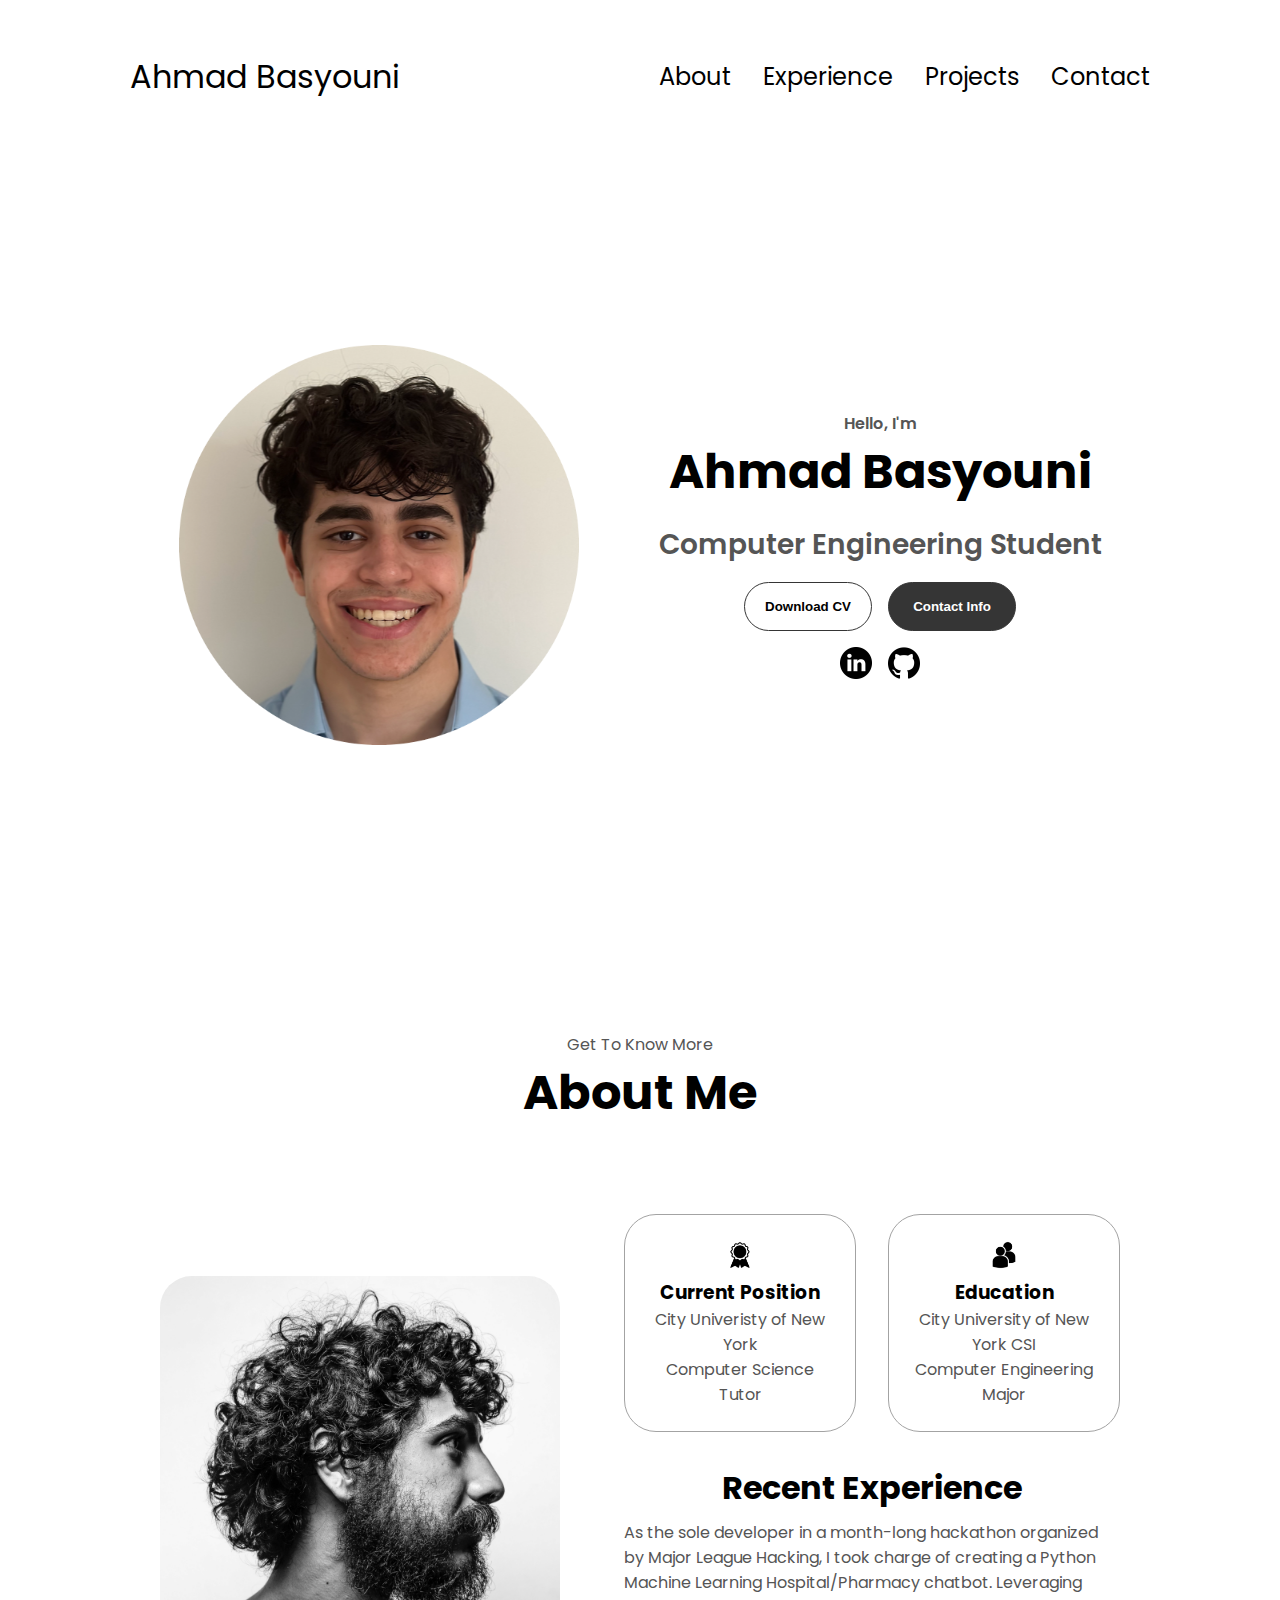
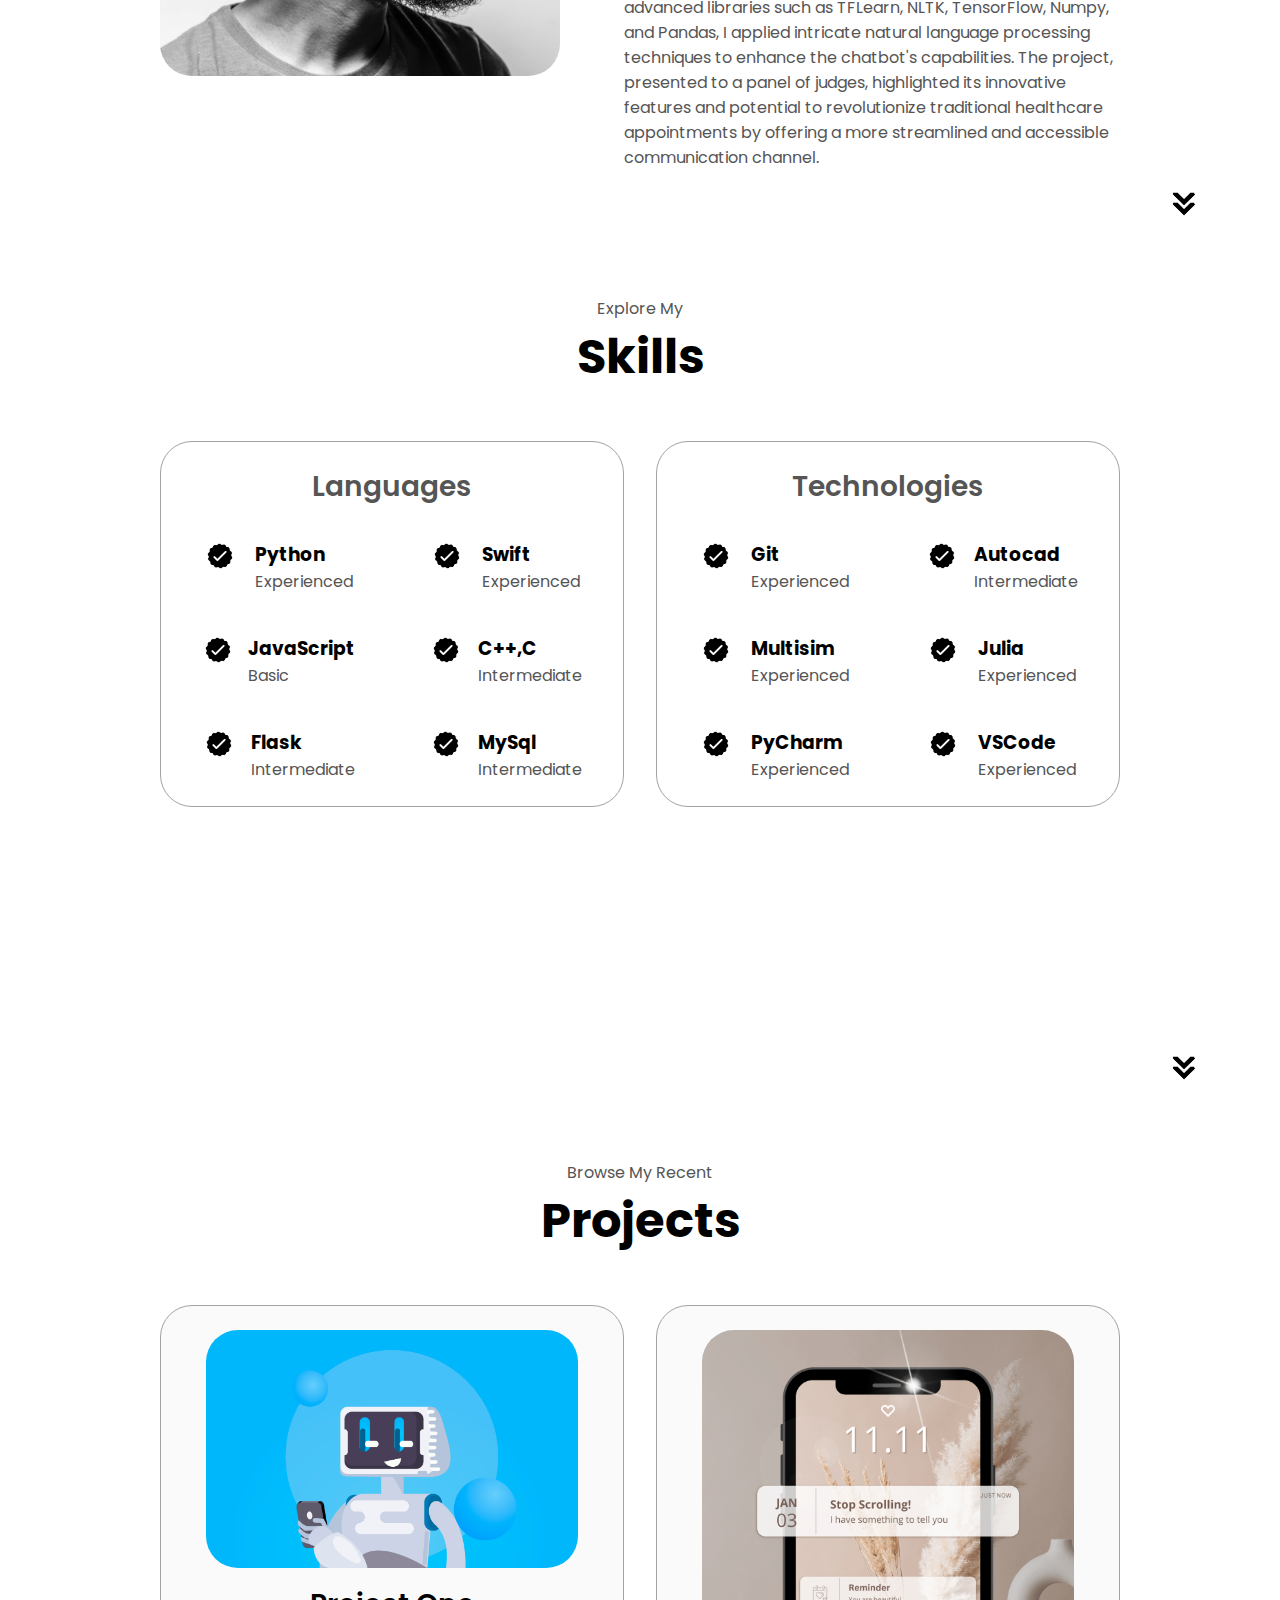
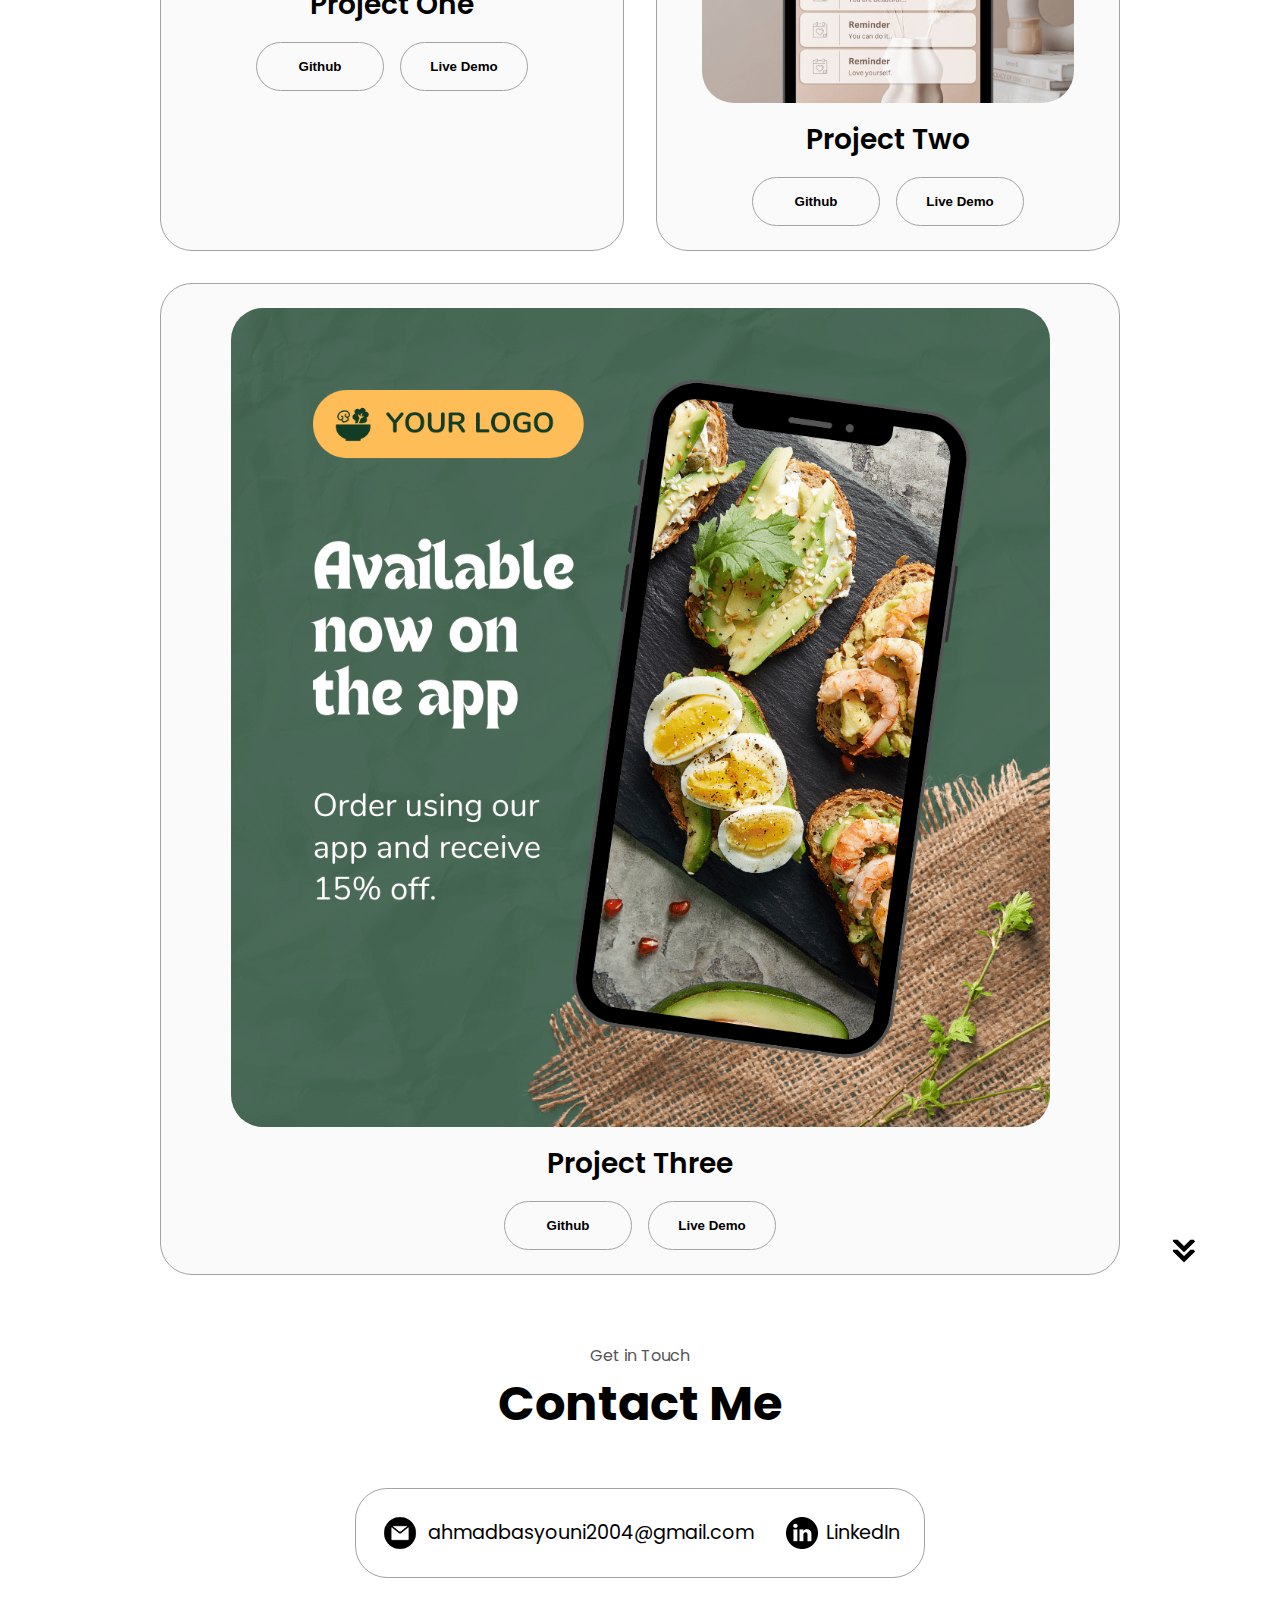
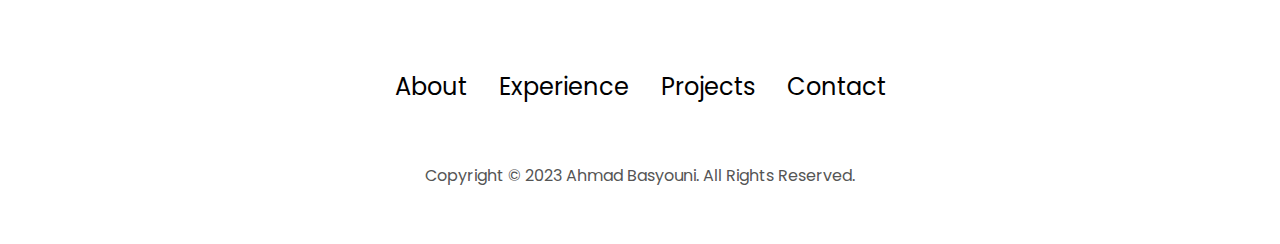
==== Ahmad's Portfolio/index.html @ 71a9add9 "Add files via upload" ====
<!DOCTYPE html>
<html lang="en">
  <head>
    <meta charset="UTF-8" />
    <meta http-equiv="X-UA-Compatible" content="IE=edge" />
    <meta name="viewport" content="width=device-width, initial-scale=1.0" />
    <title>My Portfolio</title>
    <link rel="stylesheet" href="style.css" />
    <link rel="stylesheet" href="mediaqueries.css" />
  </head>
  <body>
    <nav id="desktop-nav">
      <div class="logo">Ahmad Basyouni</div>
      <div>
        <ul class="nav-links">
          <li><a href="#about">About</a></li>
          <li><a href="#experience">Experience</a></li>
          <li><a href="#projects">Projects</a></li>
          <li><a href="#contact">Contact</a></li>
        </ul>
      </div>
    </nav>
    <nav id="hamburger-nav">
      <div class="logo">Ahmad Basyouni</div>
      <div class="hamburger-menu">
        <div class="hamburger-icon" onclick="toggleMenu()">
          <span></span>
          <span></span>
          <span></span>
        </div>
        <div class="menu-links">
          <li><a href="#about" onclick="toggleMenu()">About</a></li>
          <li><a href="#experience" onclick="toggleMenu()">Experience</a></li>
          <li><a href="#projects" onclick="toggleMenu()">Projects</a></li>
          <li><a href="#contact" onclick="toggleMenu()">Contact</a></li>
        </div>
      </div>
    </nav>
    <section id="profile">
      <div class="section__pic-container">
        <img src="./assets/profl.png" alt="Ahmad Basyouni profile picture" />
      </div>
      <div class="section__text">
        <p class="section__text__p1">Hello, I'm</p>
        <h1 class="title">Ahmad Basyouni</h1>
        <p class="section__text__p2">Computer Engineering Student</p>
        <div class="btn-container">
          <button
            class="btn btn-color-2"
            onclick="window.open('./assets/Ahmad Basyouni Resume (7).pdf')"
          >
            Download CV
          </button>
          <button class="btn btn-color-1" onclick="location.href='./#contact'">
            Contact Info
          </button>
        </div>
        <div id="socials-container">
          <img
            src="./assets/linkedin.png"
            alt="My LinkedIn profile"
            class="icon"
            onclick="location.href='https://linkedin.com/ahmad-basyouni-b5a049236/'"
          />
          <img
            src="./assets/github.png"
            alt="My Github profile"
            class="icon"
            onclick="location.href='https://github.com/ahmadbasyouni10'"
          />
        </div>
      </div>
    </section>
    <section id="about">
      <p class="section__text__p1">Get To Know More</p>
      <h1 class="title">About Me</h1>
      <div class="section-container">
        <div class="section__pic-container">
          <img
            src="./assets/about-pic.png"
            alt="Profile picture"
            class="about-pic"
          />
        </div>
        <div class="about-details-container">
          <div class="about-containers">
            <div class="details-container">
              <img
                src="./assets/experience.png"
                alt="Experience icon"
                class="icon"
              />
              <h3>Current Position</h3>
              <p>City Univeristy of New York <br />Computer Science Tutor</p>
            </div>
            <div class="details-container">
              <img
                src="./assets/education.png"
                alt="Education icon"
                class="icon"
              />
              <h3>Education</h3>
              <p>City University of New York CSI<br />Computer Engineering Major</p>
            </div>
          </div>
          <div class="text-container">
            <h4 class="subtitle">Recent Experience</h4>
            <p>    
            As the sole developer in a month-long hackathon organized by Major 
            League Hacking, I took charge of creating a Python Machine Learning
            Hospital/Pharmacy chatbot. Leveraging advanced libraries such as 
            TFLearn, NLTK, TensorFlow, Numpy, and Pandas, I applied intricate 
            natural language processing techniques to enhance the chatbot's 
            capabilities. The project, presented to a panel of judges, highlighted 
            its innovative features and potential to revolutionize traditional 
            healthcare appointments by offering a more streamlined and accessible 
            communication channel.
            </p>
          </div>
        </div>
      </div>
      <img
        src="./assets/arrow.png"
        alt="Arrow icon"
        class="icon arrow"
        onclick="location.href='./#experience'"
      />
    </section>
    <section id="experience">
      <p class="section__text__p1">Explore My</p>
      <h1 class="title">Skills</h1>
      <div class="experience-details-container">
        <div class="about-containers">
          <div class="details-container">
            <h2 class="experience-sub-title">Languages</h2>
            <div class="article-container">
              <article>
                <img
                  src="./assets/checkmark.png"
                  alt="Experience icon"
                  class="icon"
                />
                <div>
                  <h3>Python</h3>
                  <p>Experienced</p>
                </div>
              </article>
              <article>
                <img
                  src="./assets/checkmark.png"
                  alt="Experience icon"
                  class="icon"
                />
                <div>
                  <h3>Swift</h3>
                  <p>Experienced</p>
                </div>
              </article>
              <article>
                <img
                  src="./assets/checkmark.png"
                  alt="Experience icon"
                  class="icon"
                />
                <div>
                  <h3>JavaScript</h3>
                  <p>Basic</p>
                </div>
              </article>
              <article>
                <img
                  src="./assets/checkmark.png"
                  alt="Experience icon"
                  class="icon"
                />
                <div>
                  <h3>C++,C</h3>
                  <p>Intermediate</p>
                </div>
              </article>
              <article>
                <img
                  src="./assets/checkmark.png"
                  alt="Experience icon"
                  class="icon"
                />
                <div>
                  <h3>Flask</h3>
                  <p>Intermediate</p>
                </div>
              </article>
              <article>
                <img
                  src="./assets/checkmark.png"
                  alt="Experience icon"
                  class="icon"
                />
                <div>
                  <h3>MySql</h3>
                  <p>Intermediate</p>
                </div>
              </article>
            </div>
          </div>
          <div class="details-container">
            <h2 class="experience-sub-title">Technologies</h2>
            <div class="article-container">
              <article>
                <img
                  src="./assets/checkmark.png"
                  alt="Experience icon"
                  class="icon"
                />
                <div>
                  <h3>Git</h3>
                  <p>Experienced</p>
                </div>
              </article>
              <article>
                <img
                  src="./assets/checkmark.png"
                  alt="Experience icon"
                  class="icon"
                />
                <div>
                  <h3>Autocad</h3>
                  <p>Intermediate</p>
                </div>
              </article>
              <article>
                <img
                  src="./assets/checkmark.png"
                  alt="Experience icon"
                  class="icon"
                />
                <div>
                  <h3>Multisim</h3>
                  <p>Experienced</p>
                </div>
              </article>
              <article>
                <img
                  src="./assets/checkmark.png"
                  alt="Experience icon"
                  class="icon"
                />
                <div>
                  <h3>Julia</h3>
                  <p>Experienced</p>
                </div>
              </article>
              <article>
                <img
                  src="./assets/checkmark.png"
                  alt="Experience icon"
                  class="icon"
                />
                <div>
                  <h3>PyCharm</h3>
                  <p>Experienced</p>
                </div>
              </article>
              <article>
                <img
                  src="./assets/checkmark.png"
                  alt="Experience icon"
                  class="icon"
                />
                <div>
                  <h3>VSCode</h3>
                  <p>Experienced</p>
                </div>
              </article>
            </div>
          </div>
        </div>
      </div>
      <img
        src="./assets/arrow.png"
        alt="Arrow icon"
        class="icon arrow"
        onclick="location.href='./#projects'"
      />
    </section>
    <section id="projects">
      <p class="section__text__p1">Browse My Recent</p>
      <h1 class="title">Projects</h1>
      <div class="experience-details-container">
        <div class="about-containers">
          <div class="details-container color-container">
            <div class="article-container">
              <img
                src="./assets/chat.jpg"
                alt="Project 1"
                class="project-img"
              />
            </div>
            <h2 class="experience-sub-title project-title">Project One</h2>
            <div class="btn-container">
              <button
                class="btn btn-color-2 project-btn"
                onclick="location.href='https://github.com/'"
              >
                Github
              </button>
              <button
                class="btn btn-color-2 project-btn"
                onclick="location.href='https://github.com/'"
              >
                Live Demo
              </button>
            </div>
          </div>
          <div class="details-container color-container">
            <div class="article-container">
              <img
                src="./assets/project-2.png"
                alt="Project 2"
                class="project-img"
              />
            </div>
            <h2 class="experience-sub-title project-title">Project Two</h2>
            <div class="btn-container">
              <button
                class="btn btn-color-2 project-btn"
                onclick="location.href='https://github.com/'"
              >
                Github
              </button>
              <button
                class="btn btn-color-2 project-btn"
                onclick="location.href='https://github.com/'"
              >
                Live Demo
              </button>
            </div>
          </div>
          <div class="details-container color-container">
            <div class="article-container">
              <img
                src="./assets/project-3.png"
                alt="Project 3"
                class="project-img"
              />
            </div>
            <h2 class="experience-sub-title project-title">Project Three</h2>
            <div class="btn-container">
              <button
                class="btn btn-color-2 project-btn"
                onclick="location.href='https://github.com/'"
              >
                Github
              </button>
              <button
                class="btn btn-color-2 project-btn"
                onclick="location.href='https://github.com/'"
              >
                Live Demo
              </button>
            </div>
          </div>
        </div>
      </div>
      <img
        src="./assets/arrow.png"
        alt="Arrow icon"
        class="icon arrow"
        onclick="location.href='./#contact'"
      />
    </section>
    <section id="contact">
      <p class="section__text__p1">Get in Touch</p>
      <h1 class="title">Contact Me</h1>
      <div class="contact-info-upper-container">
        <div class="contact-info-container">
          <img
            src="./assets/email.png"
            alt="Email icon"
            class="icon contact-icon email-icon"
          />
          <p><a href="mailto:examplemail@gmail.com">ahmadbasyouni2004@gmail.com</a></p>
        </div>
        <div class="contact-info-container">
          <img
            src="./assets/linkedin.png"
            alt="LinkedIn icon"
            class="icon contact-icon"
          />
          <p><a href="https://www.linkedin.com/in/ahmad-basyouni-b5a049236/">LinkedIn</a></p>
        </div>
      </div>
    </section>
    <footer>
      <nav>
        <div class="nav-links-container">
          <ul class="nav-links">
            <li><a href="#about">About</a></li>
            <li><a href="#experience">Experience</a></li>
            <li><a href="#projects">Projects</a></li>
            <li><a href="#contact">Contact</a></li>
          </ul>
        </div>
      </nav>
      <p>Copyright &#169; 2023 Ahmad Basyouni. All Rights Reserved.</p>
    </footer>
    <script src="script.js"></script>
  </body>
</html>
---- Ahmad's Portfolio/style.css ----
@import url("https://fonts.googleapis.com/css2?family=Poppins:wght@300;400;500;600&display=swap");

* {
  margin: 0;
  padding: 0;
}

body {
  font-family: "Poppins", sans-serif;
}

html {
  scroll-behavior: smooth;
}

p {
  color: rgb(85, 85, 85);
}

/* TRANSITION */

a,
.btn {
  transition: all 300ms ease;
}

/* DESKTOP NAV */

nav,
.nav-links {
  display: flex;
}

nav {
  justify-content: space-around;
  align-items: center;
  height: 17vh;
}

.nav-links {
  gap: 2rem;
  list-style: none;
  font-size: 1.5rem;
}

a {
  color: black;
  text-decoration: none;
  text-decoration-color: white;
}

a:hover {
  color: grey;
  text-decoration: underline;
  text-underline-offset: 1rem;
  text-decoration-color: rgb(181, 181, 181);
}

.logo {
  font-size: 2rem;
}

.logo:hover {
  cursor: default;
}

/* HAMBURGER MENU */

#hamburger-nav {
  display: none;
}

.hamburger-menu {
  position: relative;
  display: inline-block;
}

.hamburger-icon {
  display: flex;
  flex-direction: column;
  justify-content: space-between;
  height: 24px;
  width: 30px;
  cursor: pointer;
}

.hamburger-icon span {
  width: 100%;
  height: 2px;
  background-color: black;
  transition: all 0.3 ease-in-out;
}

.menu-links {
  position: absolute;
  top: 100%;
  right: 0;
  background-color: white;
  width: fit-content;
  max-height: 0;
  overflow: hidden;
  transition: all 0.3 ease-in-out;
}

.menu-links a {
  display: block;
  padding: 10px;
  text-align: center;
  font-size: 1.5rem;
  color: black;
  text-decoration: none;
  transition: all 0.3 ease-in-out;
}

.menu-links li {
  list-style: none;
}

.menu-links.open {
  max-height: 300px;
}

.hamburger-icon.open span:first-child {
  transform: rotate(45deg) translate(10px, 5px);
}

.hamburger-icon.open span:nth-child(2) {
  opacity: 0;
}

.hamburger-icon.open span:last-child {
  transform: rotate(-45deg) translate(10px, -5px);
}

.hamburger-icon span:first-child {
  transform: none;
}

.hamburger-icon span:first-child {
  opacity: 1;
}

.hamburger-icon span:first-child {
  transform: none;
}

/* SECTIONS */

section {
  padding-top: 4vh;
  height: 96vh;
  margin: 0 10rem;
  box-sizing: border-box;
  min-height: fit-content;
}

.section-container {
  display: flex;
}

/* PROFILE SECTION */

#profile {
  display: flex;
  justify-content: center;
  gap: 5rem;
  height: 80vh;
}

.section__pic-container {
  display: flex;
  height: 400px;
  width: 400px;
  margin: auto 0;
}

.section__text {
  align-self: center;
  text-align: center;
}

.section__text p {
  font-weight: 600;
}

.section__text__p1 {
  text-align: center;
}

.section__text__p2 {
  font-size: 1.75rem;
  margin-bottom: 1rem;
}

.title {
  font-size: 3rem;
  text-align: center;
  margin-bottom: 1rem;
}

#socials-container {
  display: flex;
  justify-content: center;
  margin-top: 1rem;
  gap: 1rem;
}

/* ICONS */

.icon {
  cursor: pointer;
  height: 2rem;
}

/* BUTTONS */

.btn-container {
  display: flex;
  justify-content: center;
  gap: 1rem;
}

.btn {
  font-weight: 600;
  transition: all 300ms ease;
  padding: 1rem;
  width: 8rem;
  border-radius: 2rem;
}

.btn-color-1,
.btn-color-2 {
  border: rgb(53, 53, 53) 0.1rem solid;
}

.btn-color-1:hover,
.btn-color-2:hover {
  cursor: pointer;
}

.btn-color-1,
.btn-color-2:hover {
  background: rgb(53, 53, 53);
  color: white;
}

.btn-color-1:hover {
  background: rgb(0, 0, 0);
}

.btn-color-2 {
  background: none;
}

.btn-color-2:hover {
  border: rgb(255, 255, 255) 0.1rem solid;
}

.btn-container {
  gap: 1rem;
}

/* ABOUT SECTION */

#about {
  position: relative;
}

.about-containers {
  gap: 2rem;
  margin-bottom: 2rem;
  margin-top: 2rem;
}

.about-details-container {
  justify-content: center;
  flex-direction: column;
}

.about-containers,
.about-details-container {
  display: flex;
}

.about-pic {
  border-radius: 2rem;
}

.arrow {
  position: absolute;
  right: -5rem;
  bottom: 2.5rem;
}

.details-container {
  padding: 1.5rem;
  flex: 1;
  background: white;
  border-radius: 2rem;
  border: rgb(53, 53, 53) 0.1rem solid;
  border-color: rgb(163, 163, 163);
  text-align: center;
}

.section-container {
  gap: 4rem;
  height: 80%;
}

.section__pic-container {
  height: 400px;
  width: 400px;
  margin: auto 0;
}

/* EXPERIENCE SECTION */

#experience {
  position: relative;
}

.experience-sub-title {
  color: rgb(85, 85, 85);
  font-weight: 600;
  font-size: 1.75rem;
  margin-bottom: 2rem;
}

.experience-details-container {
  display: flex;
  justify-content: center;
  flex-direction: column;
}

.article-container {
  display: flex;
  text-align: initial;
  flex-wrap: wrap;
  flex-direction: row;
  gap: 2.5rem;
  justify-content: space-around;
}

article {
  display: flex;
  width: 10rem;
  justify-content: space-around;
  gap: 0.5rem;
}

article .icon {
  cursor: default;
}

/* PROJECTS SECTION */

#projects {
  position: relative;
}

.color-container {
  border-color: rgb(163, 163, 163);
  background: rgb(250, 250, 250);
}

.project-img {
  border-radius: 2rem;
  width: 90%;
  height: 90%;
}

.project-title {
  margin: 1rem;
  color: black;
}

.project-btn {
  color: black;
  border-color: rgb(163, 163, 163);
}

/* CONTACT */

#contact {
  display: flex;
  justify-content: center;
  flex-direction: column;
  height: 70vh;
}

.contact-info-upper-container {
  display: flex;
  justify-content: center;
  border-radius: 2rem;
  border: rgb(53, 53, 53) 0.1rem solid;
  border-color: rgb(163, 163, 163);
  background: (250, 250, 250);
  margin: 2rem auto;
  padding: 0.5rem;
}

.contact-info-container {
  display: flex;
  align-items: center;
  justify-content: center;
  gap: 0.5rem;
  margin: 1rem;
}

.contact-info-container p {
  font-size: larger;
}

.contact-icon {
  cursor: default;
}

.email-icon {
  height: 2.5rem;
}

/* FOOTER SECTION */

footer {
  height: 26vh;
  margin: 0 1rem;
}

footer p {
  text-align: center;
}

.subtitle {
    font-size: 2rem;
    text-align: center;
    margin-bottom: 0.5rem;
  }
---- Ahmad's Portfolio/mediaqueries.css ----
@media screen and (max-width: 1400px) {
    #profile {
      height: 83vh;
      margin-bottom: 6rem;
    }
    .about-containers {
      flex-wrap: wrap;
    }
    #contact,
    #projects {
      height: fit-content;
    }
  }
  
  @media screen and (max-width: 1200px) {
    #desktop-nav {
      display: none;
    }
    #hamburger-nav {
      display: flex;
    }
    #experience,
    .experience-details-container {
      margin-top: 2rem;
    }
    #profile,
    .section-container {
      display: block;
    }
    .arrow {
      display: none;
    }
    section,
    .section-container {
      height: fit-content;
    }
    section {
      margin: 0 5%;
    }
    .section__pic-container {
      width: 275px;
      height: 275px;
      margin: 0 auto 2rem;
    }
    .about-containers {
      margin-top: 0;
    }
  }
  
  @media screen and (max-width: 600px) {
    #contact,
    footer {
      height: 40vh;
    }
    #profile {
      height: 83vh;
      margin-bottom: 0;
    }
    article {
      font-size: 1rem;
    }
    footer nav {
      height: fit-content;
      margin-bottom: 2rem;
    }
    .about-containers,
    .contact-info-upper-container,
    .btn-container {
      flex-wrap: wrap;
    }
    .contact-info-container {
      margin: 0;
    }
    .contact-info-container p,
    .nav-links li a {
      font-size: 1rem;
    }
    .experience-sub-title {
      font-size: 1.25rem;
    }
    .logo {
      font-size: 1.5rem;
    }
    .nav-links {
      flex-direction: column;
      gap: 0.5rem;
      text-align: center;
    }
    .section__pic-container {
      width: auto;
      height: 46vw;
      justify-content: center;
    }
    .section__text__p2 {
      font-size: 1.25rem;
    }
    .title {
      font-size: 2rem;
    }
    .text-container {
      text-align: justify;
    }
  }
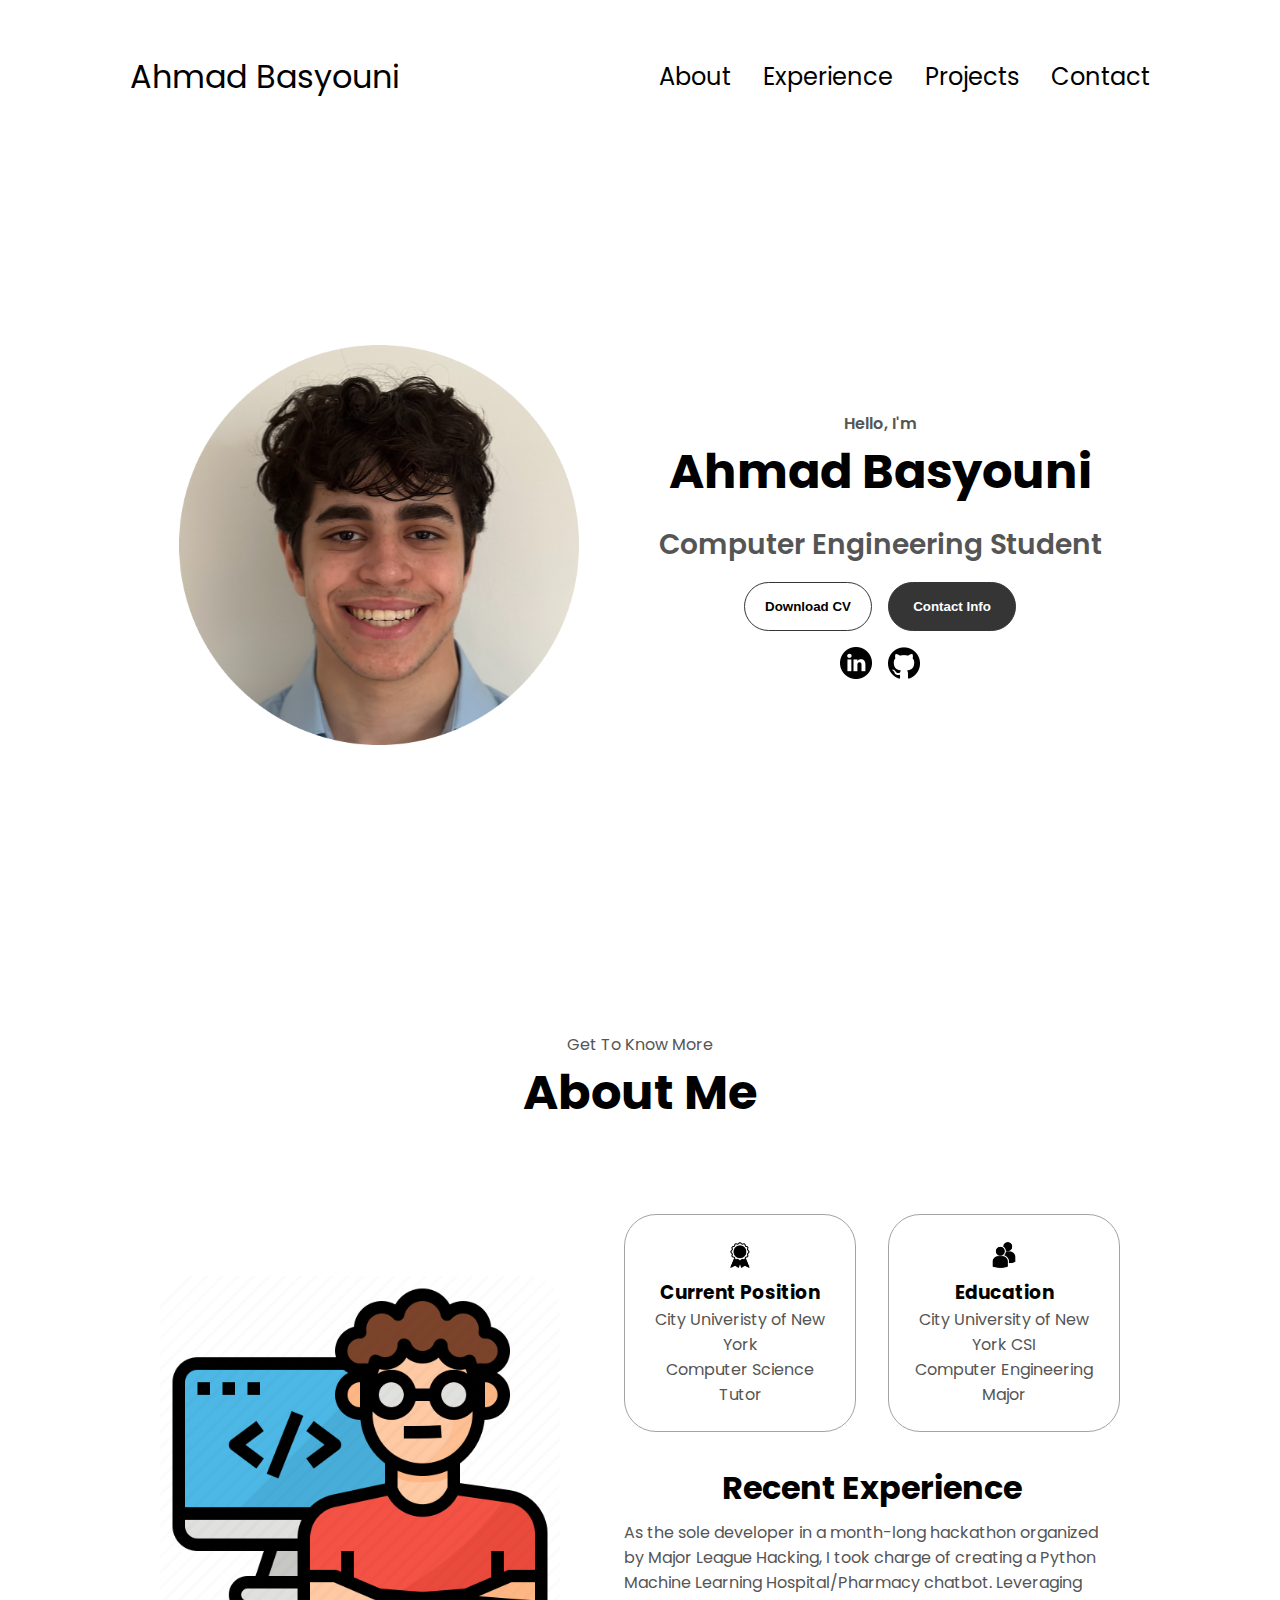
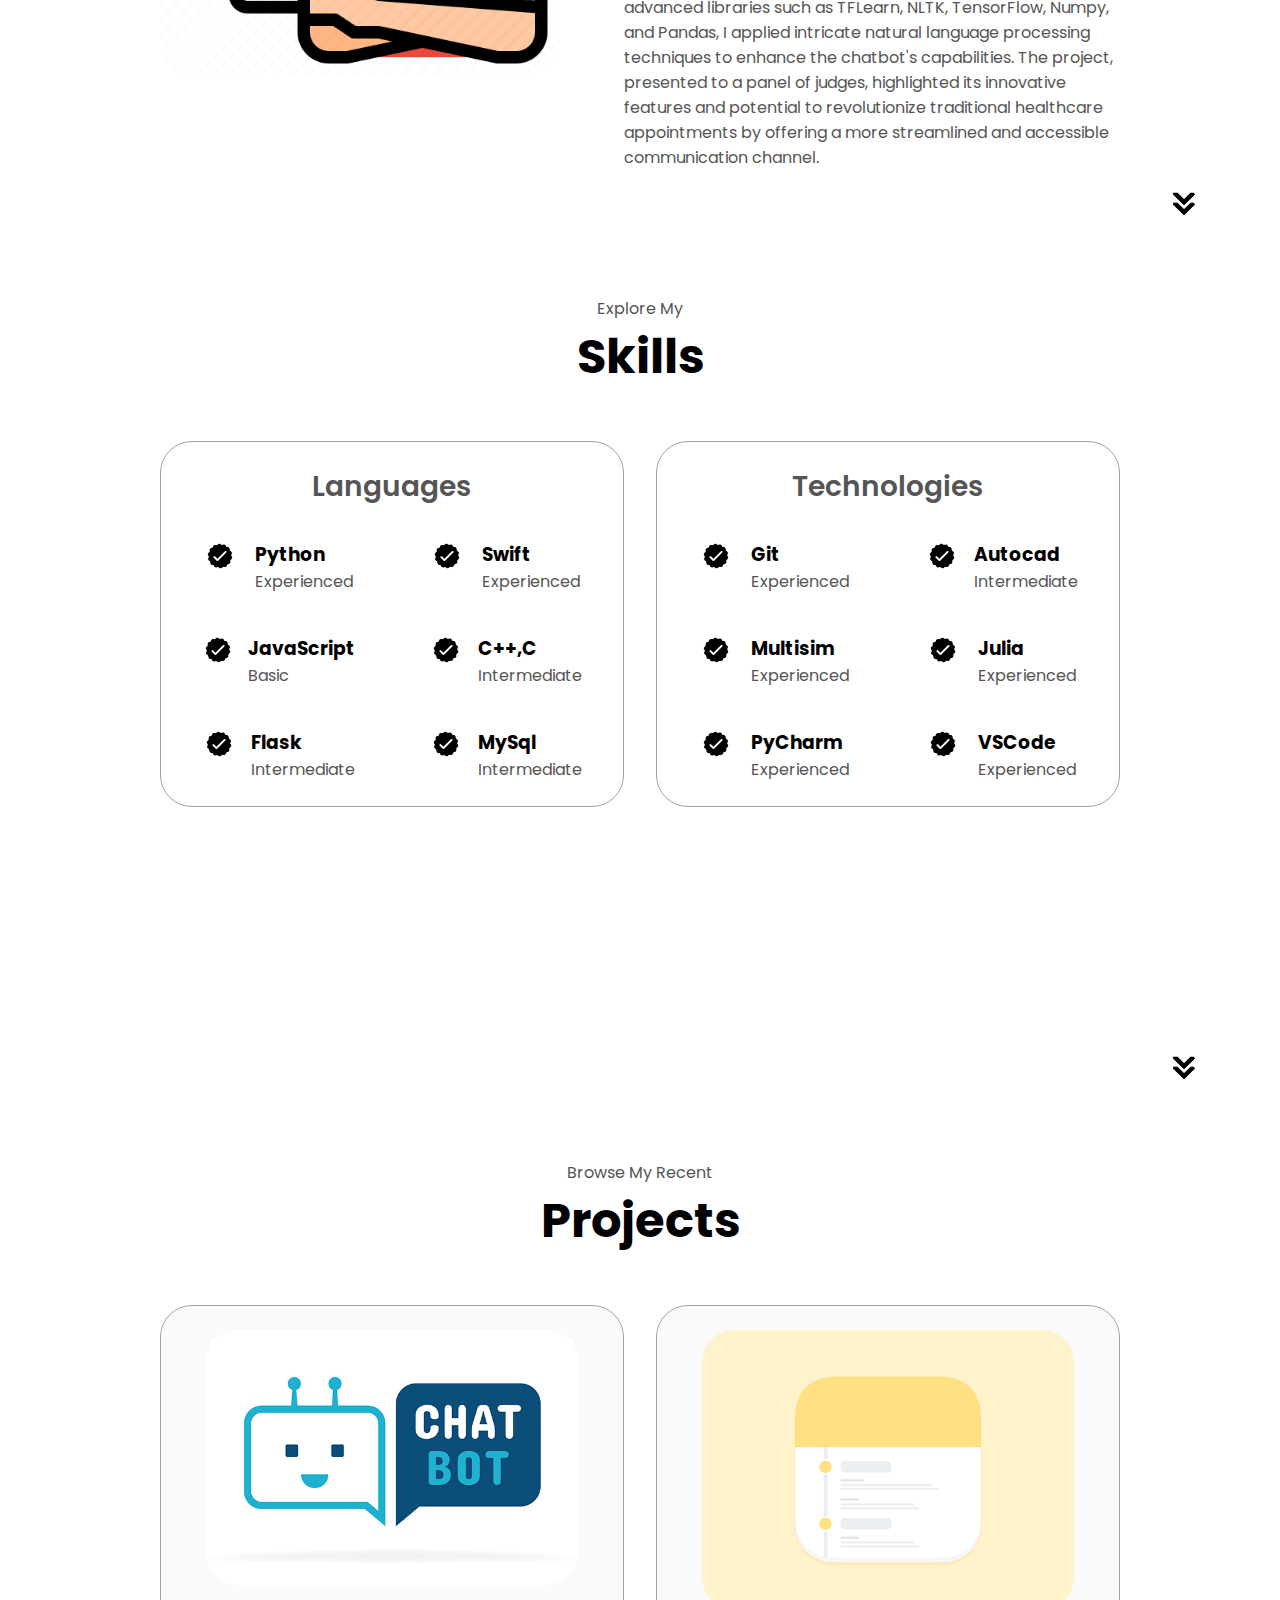
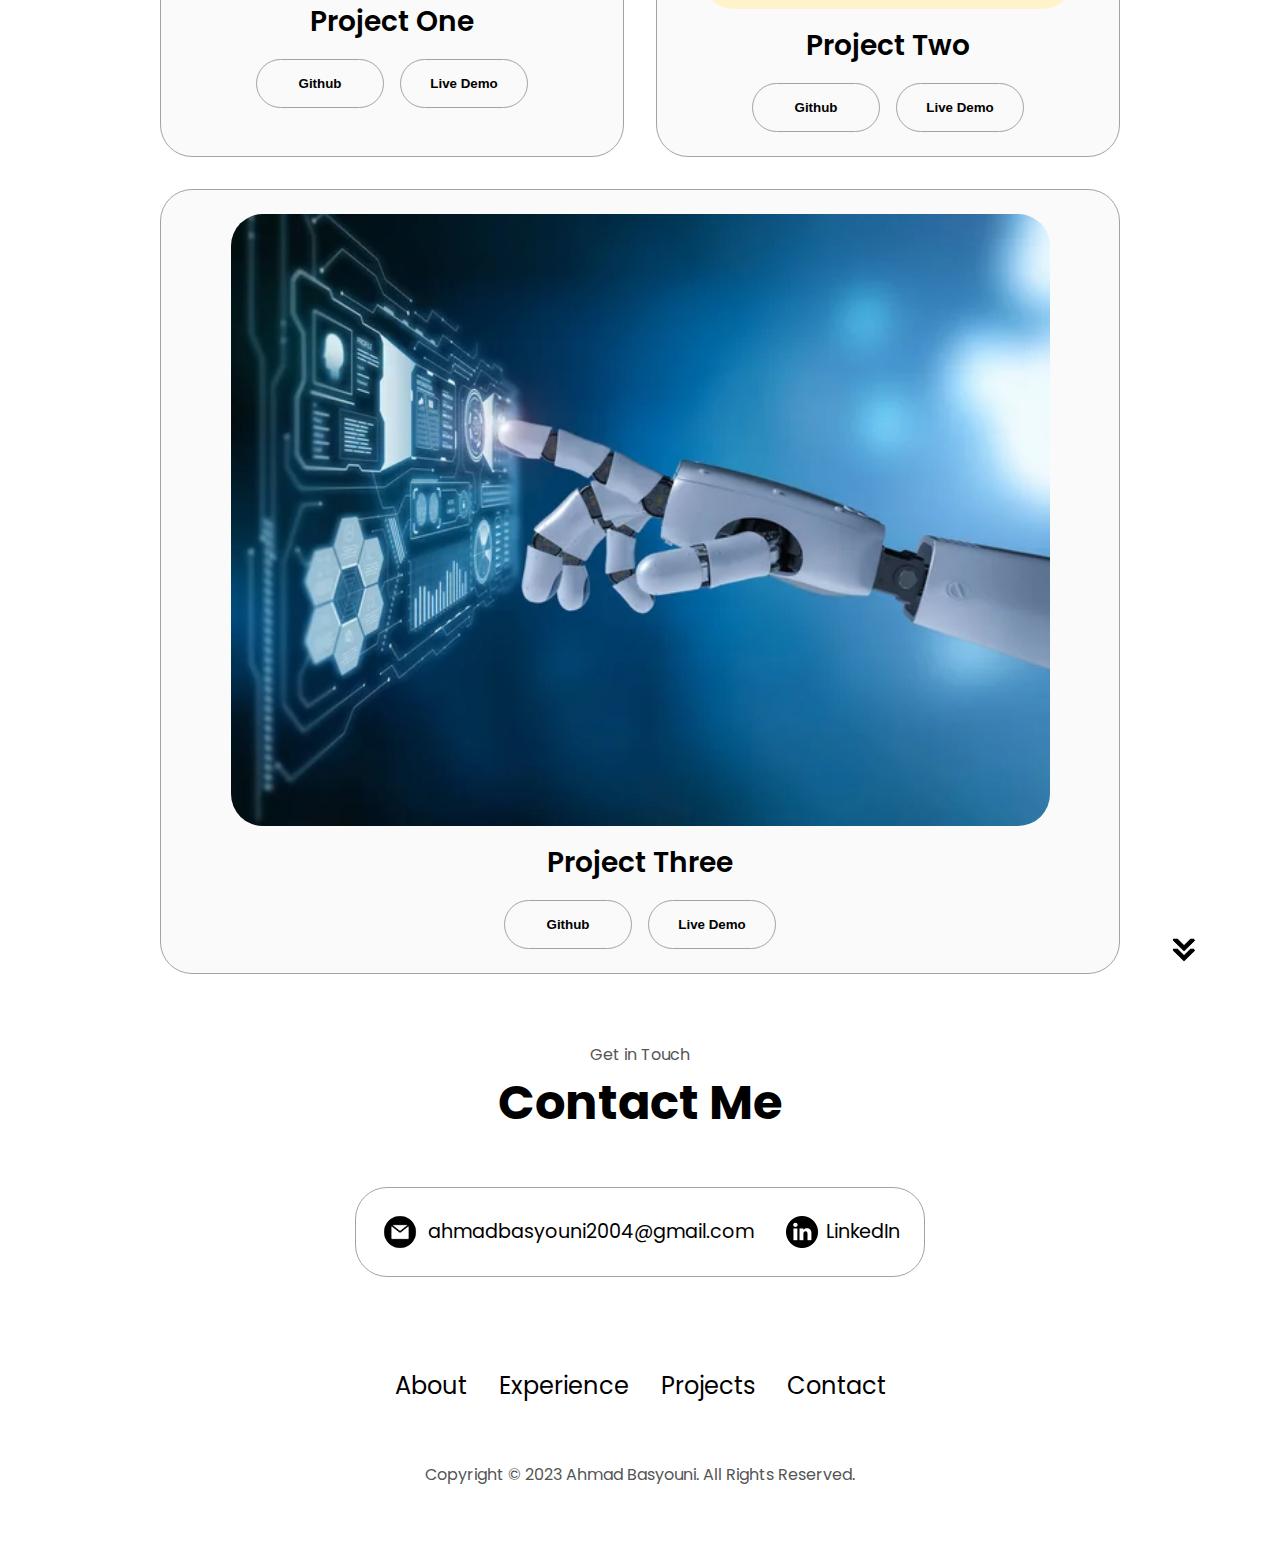
==== commit a37f35cb: "Add files via upload" ====
--- a/Ahmad's Portfolio/index.html
+++ b/Ahmad's Portfolio/index.html
@@ -77,7 +77,7 @@
       <div class="section-container">
         <div class="section__pic-container">
           <img
-            src="./assets/about-pic.png"
+            src="./assets/2313.png"
             alt="Profile picture"
             class="about-pic"
           />
@@ -290,7 +290,7 @@
           <div class="details-container color-container">
             <div class="article-container">
               <img
-                src="./assets/chat.jpg"
+                src="./assets/32.jpg"
                 alt="Project 1"
                 class="project-img"
               />
@@ -299,7 +299,7 @@
             <div class="btn-container">
               <button
                 class="btn btn-color-2 project-btn"
-                onclick="location.href='https://github.com/'"
+                onclick="location.href='https://github.com/ahmadbasyouni10/MLH-Hackathon-Hospital-Pharmacy-ChatBot'"
               >
                 Github
               </button>
@@ -314,7 +314,7 @@
           <div class="details-container color-container">
             <div class="article-container">
               <img
-                src="./assets/project-2.png"
+                src="./assets/notes1.png"
                 alt="Project 2"
                 class="project-img"
               />
@@ -323,13 +323,13 @@
             <div class="btn-container">
               <button
                 class="btn btn-color-2 project-btn"
-                onclick="location.href='https://github.com/'"
+                onclick="location.href='https://github.com/ahmadbasyouni10/Full-Stack-Notes-WebApp'"
               >
                 Github
               </button>
               <button
                 class="btn btn-color-2 project-btn"
-                onclick="location.href='https://github.com/'"
+                onclick="location.href='https://github.com/ahmadbasyouni10/Full-Stack-Notes-WebApp'"
               >
                 Live Demo
               </button>
@@ -338,7 +338,7 @@
           <div class="details-container color-container">
             <div class="article-container">
               <img
-                src="./assets/project-3.png"
+                src="./assets/automation.jpg"
                 alt="Project 3"
                 class="project-img"
               />
@@ -347,7 +347,7 @@
             <div class="btn-container">
               <button
                 class="btn btn-color-2 project-btn"
-                onclick="location.href='https://github.com/'"
+                onclick="location.href='https://github.com/ahmadbasyouni10/Games-Automatation-Scripting-Project'"
               >
                 Github
               </button>
